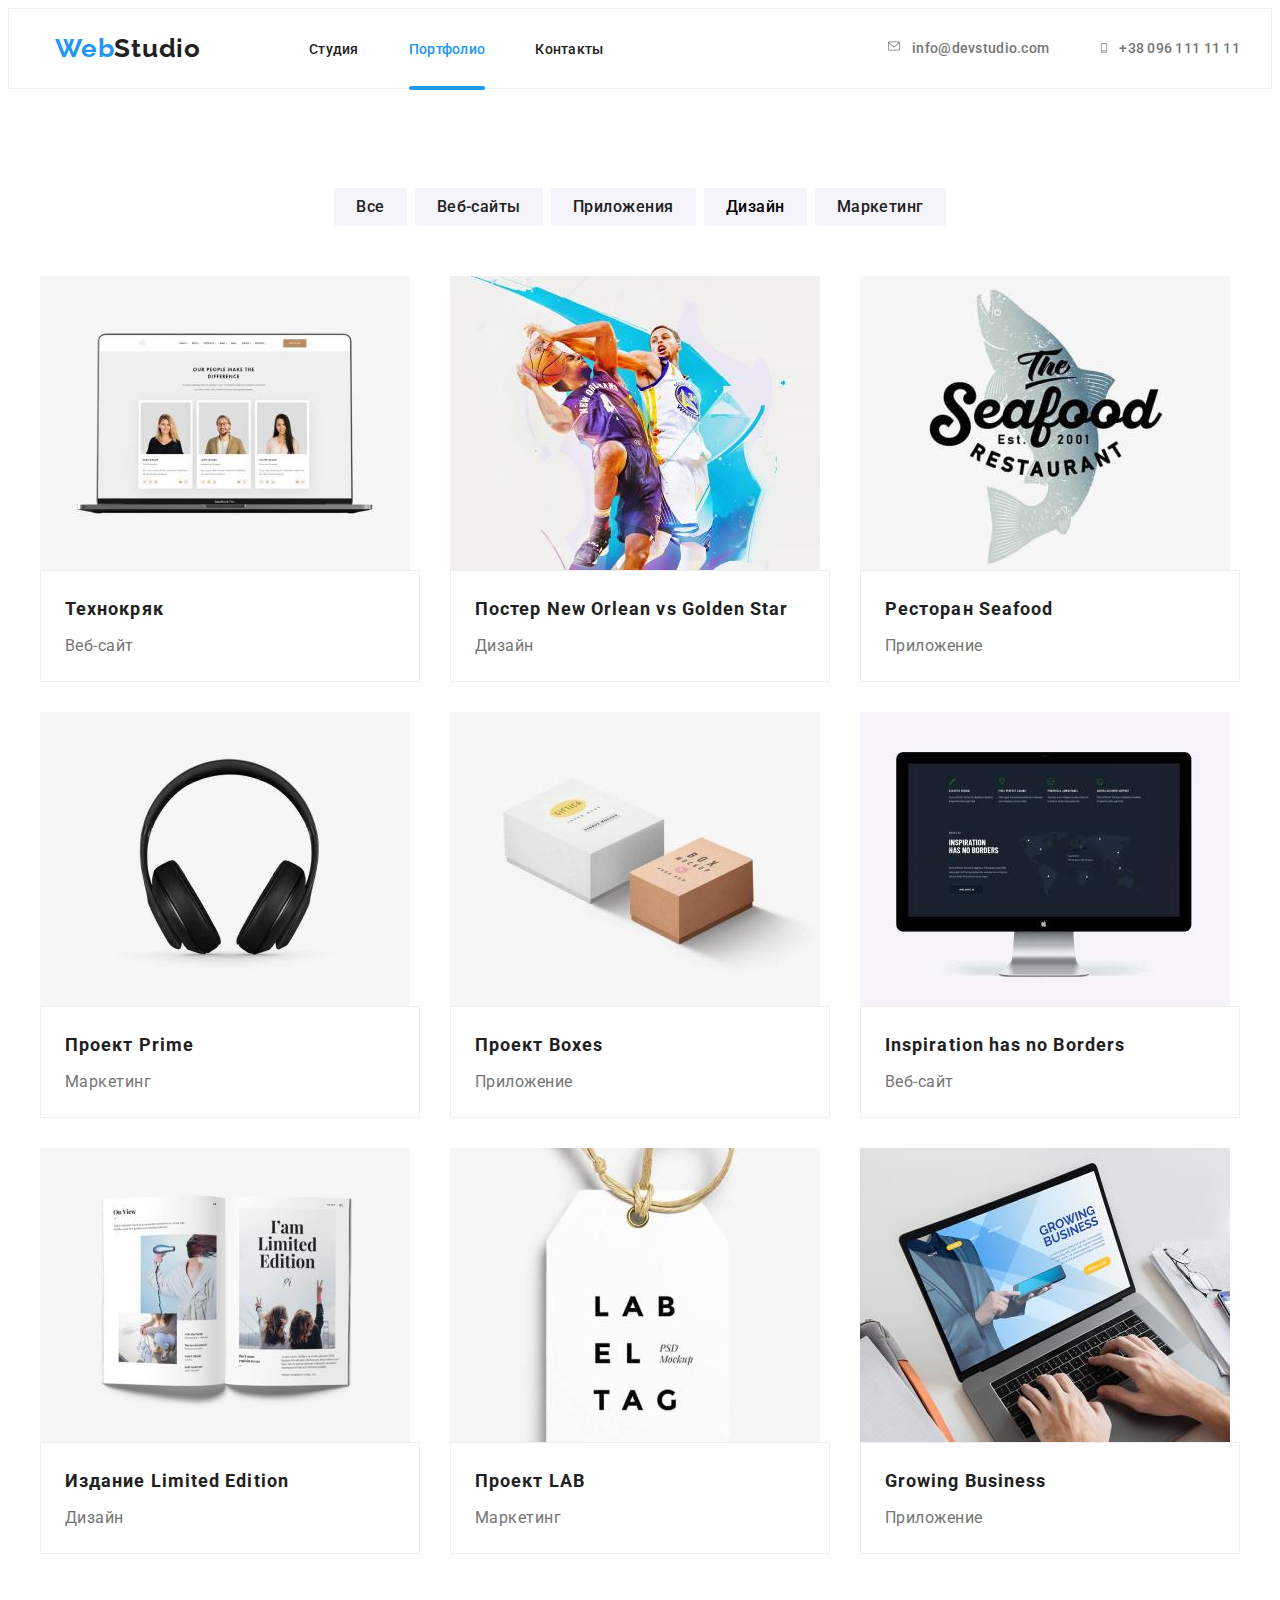
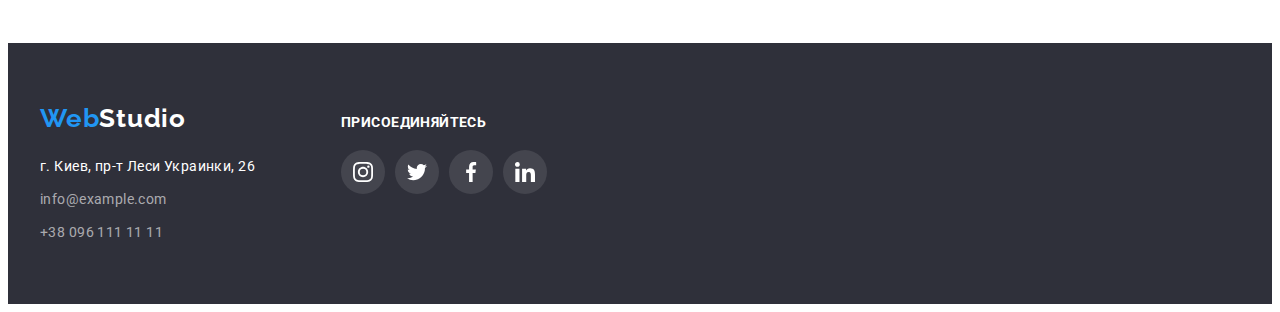
==== portfolio.html @ b6ad2326 "Initial commit" ====
<!DOCTYPE html>
<html lang="en">
  <head>
    <meta charset="UTF-8" />
    <meta http-equiv="X-UA-Compatible" content="IE=edge" />
    <meta name="viewport" content="width=device-width, initial-scale=1.0" />
    <title>Портфолио</title>
    <!-- Fonts start -->
    <link rel="preconnect" href="https://fonts.googleapis.com" />
    <link rel="preconnect" href="https://fonts.gstatic.com" crossorigin />
    <link
      href="https://fonts.googleapis.com/css2?family=Raleway:wght@700&family=Roboto:wght@400;500;700;900&display=swap"
      rel="stylesheet"
    />
    <!-- Fonts end -->
    <!-- Normalize start -->
    <link
      rel="stylesheet"
      href="https://cdnjs.cloudflare.com/ajax/libs/modern-normalize/1.1.0/modern-normalize.min.css"
      integrity="sha512-wpPYUAdjBVSE4KJnH1VR1HeZfpl1ub8YT/NKx4PuQ5NmX2tKuGu6U/JRp5y+Y8XG2tV+wKQpNHVUX03MfMFn9Q=="
      crossorigin="anonymous"
      referrerpolicy="no-referrer"
    />
    <!-- Normalize end -->
    <link rel="stylesheet" href="css/style.css" />
  </head>
  <body>
    <!-- header section -->
    <header class="header">
      <div class="container header-container">
        <a class="logo-link link" href="#" lang="en"><span class="logo-accent">Web</span>Studio</a>
        <nav class="header-nav">
          <ul class="header-list list">
            <li class="header-item">
              <a class="header-link link" href="./index.html">Студия</a>
            </li>
            <li class="header-item">
              <a class="header-link header-link-current link" href="./portfolio.html">Портфолио</a>
            </li>
            <li class="header-item">
              <a class="header-link link" href="#contacts">Контакты</a>
            </li>
          </ul>
        </nav>
        <ul class="contacts list">
          <li>
            <a class="header-mail link" href="mailto:info@devstudio.com"
              ><svg class="contact-icon" width="16" height="12">
                <use href="./images/icons.svg#icon-mail"></use></svg
              >info@devstudio.com
            </a>
          </li>

          <li>
            <a class="header-phone link" href="tel:+380961111111">
              <svg class="contact-icon" width="10" height="16">
                <use href="./images/icons.svg#icon-phone"></use></svg
              >+38 096 111 11 11</a
            >
          </li>
        </ul>
      </div>
    </header>
    <!-- main section -->
    <main>
      <!-- hero section -->
      <section class="work">
        <div class="container">
          <h1 hidden>Portfolio</h1>
          <ul class="btn list">
            <li>
              <button type="button" class="work-btn-item btn-mode-ligh">Все</button>
            </li>
            <li>
              <button type="button" class="work-btn-item btn-mode-ligh">Веб-сайты</button>
            </li>
            <li>
              <button type="button" class="work-btn-item btn-mode-ligh">Приложения</button>
            </li>
            <li>
              <button type="button" class="work-btn-item btn-mode-light">Дизайн</button>
            </li>
            <li>
              <button type="button" class="work-btn-item btn-mode-ligh">Маркетинг</button>
            </li>
          </ul>
          <ul class="work-card list card-set">
            <li class="work-cards card-set-item">
              <a href="" class="work-link link">
                <div class="portfolio-cards">
                  <img src="images/portfolio/laptop.jpg" alt="laptop" />
                  <div class="overlay">
                    <p class="overlay-text">
                      Ресурс предлагает комплексные предложения с разным уровнем функционала и
                      сервисов. Все это позволит посетителю получить исчерпывающие сведения о
                      компании или частном лице.
                    </p>
                  </div>
                </div>
                <div class="work-cards-wrapper">
                  <h2 class="work-cards-title">Технокряк</h2>
                  <p class="work-cards-text">Веб-сайт</p>
                </div>
              </a>
            </li>

            <li class="work-cards card-set-item">
              <a href="" class="work-link link">
                <div class="portfolio-cards">
                  <img src="images/portfolio/basketball.jpg" alt="basketball" />
                  <div class="overlay">
                    <p class="overlay-text">
                      Ресурс предлагает комплексные предложения с разным уровнем функционала и
                      сервисов. Все это позволит посетителю получить исчерпывающие сведения о
                      компании или частном лице.
                    </p>
                  </div>
                </div>
                <div class="work-cards-wrapper">
                  <h2 class="work-cards-title">Постер New Orlean vs Golden Star</h2>
                  <p class="work-cards-text">Дизайн</p>
                </div>
              </a>
            </li>
            <li class="work-cards card-set-item">
              <a href="" class="work-link link">
                <div class="portfolio-cards">
                  <img src="images/portfolio/seafood.jpg" alt="restourant" />
                  <div class="overlay">
                    <p class="overlay-text">
                      Ресурс предлагает комплексные предложения с разным уровнем функционала и
                      сервисов. Все это позволит посетителю получить исчерпывающие сведения о
                      компании или частном лице.
                    </p>
                  </div>
                </div>
                <div class="work-cards-wrapper">
                  <h2 class="work-cards-title">Ресторан Seafood</h2>
                  <p class="work-cards-text">Приложение</p>
                </div>
              </a>
            </li>
            <li class="work-cards card-set-item">
              <a href="" class="work-link link">
                <div class="portfolio-cards">
                  <img src="images/portfolio/headphones.jpg" alt="headphones" />
                  <div class="overlay">
                    <p class="overlay-text">
                      Ресурс предлагает комплексные предложения с разным уровнем функционала и
                      сервисов. Все это позволит посетителю получить исчерпывающие сведения о
                      компании или частном лице.
                    </p>
                  </div>
                </div>
                <div class="work-cards-wrapper">
                  <h2 class="work-cards-title">Проект Prime</h2>
                  <p class="work-cards-text">Маркетинг</p>
                </div>
              </a>
            </li>
            <li class="work-cards card-set-item">
              <a href="" class="work-link link">
                <div class="portfolio-cards">
                  <img src="images/portfolio/boxes.jpg" alt="boxes" />
                  <div class="overlay">
                    <p class="overlay-text">
                      Ресурс предлагает комплексные предложения с разным уровнем функционала и
                      сервисов. Все это позволит посетителю получить исчерпывающие сведения о
                      компании или частном лице.
                    </p>
                  </div>
                </div>
                <div class="work-cards-wrapper">
                  <h2 class="work-cards-title">Проект Boxes</h2>
                  <p class="work-cards-text">Приложение</p>
                </div>
              </a>
            </li>
            <li class="work-cards card-set-item">
              <a href="" class="work-link link">
                <div class="portfolio-cards">
                  <img src="images/portfolio/imac.jpg" alt="imac" />
                  <div class="overlay">
                    <p class="overlay-text">
                      Ресурс предлагает комплексные предложения с разным уровнем функционала и
                      сервисов. Все это позволит посетителю получить исчерпывающие сведения о
                      компании или частном лице.
                    </p>
                  </div>
                </div>
                <div class="work-cards-wrapper">
                  <h2 class="work-cards-title">Inspiration has no Borders</h2>
                  <p class="work-cards-text">Веб-сайт</p>
                </div>
              </a>
            </li>
            <li class="work-cards card-set-item">
              <a href="" class="work-link link">
                <div class="portfolio-cards">
                  <img src="images/portfolio/limited.jpg" alt="limited" />
                  <div class="overlay">
                    <p class="overlay-text">
                      Ресурс предлагает комплексные предложения с разным уровнем функционала и
                      сервисов. Все это позволит посетителю получить исчерпывающие сведения о
                      компании или частном лице.
                    </p>
                  </div>
                </div>
                <div class="work-cards-wrapper">
                  <h2 class="work-cards-title">Издание Limited Edition</h2>
                  <p class="work-cards-text">Дизайн</p>
                </div>
              </a>
            </li>
            <li class="work-cards card-set-item">
              <a href="" class="work-link link">
                <div class="portfolio-cards">
                  <img src="images/portfolio/lab.jpg" alt="lab" />
                  <div class="overlay">
                    <p class="overlay-text">
                      Ресурс предлагает комплексные предложения с разным уровнем функционала и
                      сервисов. Все это позволит посетителю получить исчерпывающие сведения о
                      компании или частном лице.
                    </p>
                  </div>
                </div>
                <div class="work-cards-wrapper">
                  <h2 class="work-cards-title">Проект LAB</h2>
                  <p class="work-cards-text">Маркетинг</p>
                </div>
              </a>
            </li>
            <li class="work-cards card-set-item">
              <a href="" class="work-link link">
                <div class="portfolio-cards">
                  <img src="images/portfolio/business.jpg" alt="business" />
                  <div class="overlay">
                    <p class="overlay-text">
                      Ресурс предлагает комплексные предложения с разным уровнем функционала и
                      сервисов. Все это позволит посетителю получить исчерпывающие сведения о
                      компании или частном лице.
                    </p>
                  </div>
                </div>
                <div class="work-cards-wrapper">
                  <h2 class="work-cards-title">Growing Business</h2>
                  <p class="work-cards-text">Приложение</p>
                </div>
              </a>
            </li>
          </ul>
        </div>
      </section>
    </main>
    <!-- footer section -->
    <footer class="footer">
      <div class="container footer-container">
        <div class="footer-left">
          <a class="footer-logo-link link" href="#" lang="en"
            ><span class="footer-logo-accent">Web</span>Studio</a
          >
          <address>
            <ul class="footer-list list">
              <li class="footer-item">
                <a
                  class="footer-link link"
                  href="https://bit.ly/3pXMvUd"
                  target="_blank"
                  rel="noopener noreferrer"
                  >г. Киев, пр-т Леси Украинки, 26</a
                >
              </li>
              <li class="footer-item">
                <a class="footer-mail link" href="mailto:info@devstudio.com">info@example.com</a>
              </li>
              <li class="footer-item">
                <a class="footer-phone link" href="tel:+380961111111">+38 096 111 11 11</a>
              </li>
            </ul>
          </address>
        </div>
        <div class="footer-right">
          <h2 class="footer-title">Присоединяйтесь</h2>
          <ul class="footer-right-list list">
            <li class="footer-item">
              <a
                class="socials-footer-link link"
                href=""
                target="_blank"
                rel="noopener noreferrer"
                aria-label="instagram"
              >
                <svg class="footer-icon" width="20" height="20">
                  <use href="./images/icons.svg#icon-instagram"></use>
                </svg>
              </a>
            </li>
            <li class="footer-item">
              <a
                class="socials-footer-link link"
                href=""
                target="_blank"
                rel="noopener noreferrer"
                aria-label="twitter"
              >
                <svg class="footer-icon" width="20" height="20">
                  <use href="./images/icons.svg#icon-twitter"></use>
                </svg>
              </a>
            </li>
            <li class="footer-item">
              <a
                class="socials-footer-link link"
                href=""
                target="_blank"
                rel="noopener noreferrer"
                aria-label="facebook"
              >
                <svg class="footer-icon" width="20" height="20">
                  <use href="./images/icons.svg#icon-facebook"></use>
                </svg>
              </a>
            </li>
            <li class="footer-item">
              <a
                class="socials-footer-link link"
                href=""
                target="_blank"
                rel="noopener noreferrer"
                aria-label="linkedin"
              >
                <svg class="footer-icon" width="20" height="20">
                  <use href="./images/icons.svg#icon-linkedin"></use>
                </svg>
              </a>
            </li>
          </ul>
        </div>
      </div>
    </footer>

    <script src="./js/modal.js"></script>
  </body>
</html>
---- css/style.css ----
:root {
  /* fonts */
  --main-font: 'Roboto', sans-serif;
  --secondary-font: 'Raleway', sans-serif;

  /* text colors */
  --main-txt-cl: #212121;
  --accent-txt-cl: #2196f3;
  --btn-txt-cl: #ffffff;
  --contacts-txt-cl: #757575;
  --title-txt-cl: #e5e5e5;
  --main-title-txt-cl: #e5e5e5;
  --links-txt-cl: #afb1b8;

  /* bg colors */
  --dark-bg-cl: #2f303a;
  --light-bg-cl: #f5f4fa;

  /* Others */
  --indent: 30px;
  --items: 3;
  --animation: 250ms cubic-bezier(0.4, 0, 0.2, 1);
}

body {
  font-family: var(--main-font);
  color: var(--main-txt-cl);
}

button {
  font-family: var(--main-font);
}

/* reset styles */
h1,
h2,
h3,
h4,
h5,
h6,
p {
  margin: 0 auto;
}

img {
  display: block;
}
.link {
  text-decoration: none;
  color: currentColor;
}

.list {
  list-style: none;
  padding: 0;
  margin: 0;
}

/* CARD-SET */

.card-set {
  display: flex;
  flex-wrap: wrap;
  gap: var(--indent);
}

.card-set-item {
  position: relative;
  flex-basis: calc((100% - var(--indent) * (var(--items) - 1)) / var(--items));
  transition: box-shadow var(--animation);
}

.card-set-item:focus,
.card-set-item:hover {
  box-shadow: 0px 1px 1px rgba(0, 0, 0, 0.12), 0px 4px 4px rgba(0, 0, 0, 0.06),
    1px 4px 6px rgba(0, 0, 0, 0.16);
}

/* base style */

.section {
  padding-top: 94px;
  padding-bottom: 94px;
}

.container {
  width: 1200px;
  margin-left: auto;
  margin-right: auto;
  padding-left: 15px;
  padding-right: 15px;
}

.work-btn-item {
  padding: 6px 22px;
  border: none;
  font-family: inherit;
  font-weight: 500;
  font-size: 16px;
  line-height: calc(26 / 16);
  letter-spacing: 0.03em;
  background-color: var(--light-bg-cl);
  cursor: pointer;
  transition: background-color var(--animation), color var(--animation);
}

.hero-btn {
  display: block;
  margin-left: auto;
  margin-right: auto;
  margin-top: 30px;
  min-width: 200px;
  min-height: 50px;
  font-family: inherit;
  font-weight: 700;
  font-size: 16px;
  line-height: calc(30 / 16);
  letter-spacing: 0.06em;
  background-color: var(--accent-txt-cl);
  color: var(--btn-txt-cl);
  border: none;
  border-radius: 4px;
  cursor: pointer;
}

.btn {
  display: flex;
  justify-content: center;
  gap: 8px;
  font-family: 'Roboto';
  font-style: normal;
  font-weight: 700;
  font-size: 16px;
  line-height: 30px;
  margin-bottom: 50px;
  border-radius: 4px;
}

.btn-mode-ligh {
  color: var(--main-txt-cl);
}

.hero-btn:hover,
.hero-btn:focus {
}

.work-btn-item:hover,
.work-btn-item:focus {
  background-color: var(--accent-txt-cl);
  color: var(--btn-txt-cl);
}

/* Header section */

.header {
  border: 1px solid #ececec;
  padding: 24px 0 24px 0;
}

.header-container {
  display: flex;
  align-items: center;
  color: var(--main-txt-cl);
}

.header-list {
  display: flex;
  gap: 50px;
}

.header-link {
  font-family: var(--main-font);
  font-weight: 500;
  font-size: 14px;
  line-height: calc(16 / 14);
  letter-spacing: 0.02em;
  transition: var(--animation);
}

.header-link:hover,
.header-link:focus {
  color: var(--accent-txt-cl);
}

.contacts {
  display: flex;
  align-items: center;
  margin-left: auto;
}

.header-mail {
  margin-right: 50px;
}

.header-link-current {
  position: relative;
  color: var(--accent-txt-cl);
}

.header-link-current::after {
  content: '';
  position: absolute;
  top: 45px;
  left: 0;
  display: block;
  width: 100%;
  height: 4px;

  background: var(--accent-txt-cl);
  border-radius: 2px;
}

.header-phone:hover,
.header-phone:focus,
.header-mail:hover,
.header-mail:focus,
.header-link:hover,
.header-link:focus {
  color: var(--accent-txt-cl);
}

.header-phone,
.header-mail {
  display: flex;
  text-align: center;
  justify-content: center;
  font-weight: 500;
  font-size: 14px;
  line-height: calc(16 / 14);
  letter-spacing: 0.02em;
  color: var(--contacts-txt-cl);
  transition: color var(--animation);
}

.contact-icon {
  margin-right: 10px;
  fill: currentColor;
}

.contact-icon:hover,
.contact-icon:focus {
}

/* logo section */

.logo-link {
  margin-right: 93px;
  font-family: var(--secondary-font);
  font-style: normal;
  font-weight: 700;
  font-size: 26px;
  line-height: 1.19;
  letter-spacing: 0.03em;
  color: var(--main-txt-cl);
  text-decoration: none;
  padding-left: 15px;
  padding-right: 15px;
}
.logo-accent {
  color: var(--accent-txt-cl);
}

/* hero section */

.hero {
  padding-bottom: 200px;
  padding-top: 200px;
  margin-left: auto;
  margin-right: auto;

  background-image: linear-gradient(to right, rgba(47, 48, 58, 0.4), rgba(47, 48, 58, 0.4)),
    url(../images/hero/background.jpg);
  background-repeat: no-repeat;
  background-position: center;
  background-size: cover;
}

.main-title {
  position: relative;
  max-width: 696px;
  color: var(--title-txt-cl);
  font-family: var(--main-font);
  font-style: normal;
  font-weight: 900;
  font-size: 44px;
  line-height: calc(60 / 44);
  text-align: center;
  letter-spacing: 0.06em;
  text-transform: uppercase;
  color: var(--btn-txt-cl);
}

/* team section */

.team {
  background-color: var(--light-bg-cl);
}

/* socials icons */

.socials {
  display: flex;
  align-items: center;
  justify-content: center;
  margin-top: 16px;
  gap: 10px;
}

.socials-link {
  display: flex;
  align-items: center;
  justify-content: center;
  width: 44px;
  height: 44px;
  color: var(--links-txt-cl);
  background-color: var(--btn-txt-cl);
  border-radius: 50%;
  transition: background-color var(--animation), color var(--animation);
}

.socials-link:hover,
.socials-link:focus {
  color: var(--btn-txt-cl);
  background-color: var(--accent-txt-cl);
}
.socials-icon {
  fill: currentColor;
  transition: fill var(--animation);
}

/* about section */

.about-descr {
  padding-top: 0;
}

.about-item {
  width: 270px;
}

.about-icon {
}

.about-overlay {
  display: flex;
  align-items: center;
  justify-content: center;
  position: absolute;
  bottom: 0;
  width: 370px;
  height: 70px;
  background-color: rgba(47, 48, 58, 0.8);
}

.about-text-overlay {
  font-family: var(--main-font);
  font-style: normal;
  font-weight: 700;
  font-size: 14px;
  line-height: calc(16 / 14);
  letter-spacing: 0.03em;
  text-transform: uppercase;
  color: var(--btn-txt-cl);
}

.about-list {
  display: flex;
  gap: 30px;
}

.background {
  display: flex;
  justify-content: center;
  align-items: center;
  height: 120px;
  background-color: var(--light-bg-cl);
  border-radius: 4px;
}

.about-description {
  margin-bottom: 50px;
  font-family: var(--main-font);
  font-style: normal;
  font-weight: 700;
  font-size: 36px;
  line-height: calc(42 / 36);
  text-align: center;
  letter-spacing: 0.03em;
}

.about h3 {
  margin-top: 30px;
  padding-bottom: 10px;
  font-family: var(--main-font);
  font-style: normal;
  font-weight: 700;
  font-size: 14px;
  line-height: calc(16 / 14);
  letter-spacing: 0.03em;
  text-transform: uppercase;
  color: var(--main-txt-cl);
}

.about p {
  font-family: var(--main-font);
  font-style: normal;
  font-weight: 400;
  font-size: 14px;
  line-height: calc(24 / 14);
  letter-spacing: 0.03em;
  color: var(--contacts-txt-cl);
}

/* team section */

.team {
  font-family: var(--main-font);
  font-style: normal;
  font-weight: 700;
  font-size: 36px;
  line-height: calc(42 / 36);
  text-align: center;
  letter-spacing: 0.03em;
  color: var(--main-txt-cl);
}

.team-list {
  display: flex;
  gap: 30px;
  --items: 4;
}

.team-item {
  background-color: var(--btn-txt-cl);
  flex-basis: calc((100% - var(--indent) * (var(--items) - 1)) / var(--items));
  box-shadow: 0px 1px 3px rgba(0, 0, 0, 0.12), 0px 1px 1px rgba(0, 0, 0, 0.14),
    0px 2px 1px rgba(0, 0, 0, 0.2);
  border-radius: 0px 0px 4px 4px;
}

.team h2 {
  margin-bottom: 50px;
  font-family: var(--main-font);
  font-style: normal;
  font-weight: 700;
  font-size: 36px;
  line-height: calc(42 / 36);
  text-align: center;
  letter-spacing: 0.03em;
  color: var(--main-txt-cl);
}

.team-item-wrapper {
  padding-top: 30px;
  padding-bottom: 30px;
}

.team h3 {
  font-family: var(--main-font);
  font-style: normal;
  font-weight: 500;
  font-size: 16px;
  line-height: calc(19 / 16);
  text-align: center;
  letter-spacing: 0.03em;
  color: var(--main-txt-cl);
  margin-bottom: 10px;
}

.team p {
  font-family: var(--main-font);
  font-style: normal;
  font-weight: 400;
  font-size: 16px;
  line-height: calc(19 / 16);
  text-align: center;
  letter-spacing: 0.03em;
  color: var(--contacts-txt-cl);
  margin-bottom: 15px;
}

/* clients section */

.clients {
  display: flex;
  padding-bottom: 94px;
  padding-top: 94px;
}

.clients-title {
  font-family: var(--main-font);
  font-style: normal;
  font-weight: 700;
  font-size: 36px;
  line-height: calc(42 / 36);
  text-align: center;
  letter-spacing: 0.03em;
  margin-bottom: 50px;
  color: var(--main-txt-cl);
}

.clients-list {
  margin: 0;
  padding: 0;
  display: flex;
  text-align: center;
  justify-content: center;
  gap: 30px;
}

.client-link {
  display: flex;
  width: 170px;
  height: 92px;
  text-align: center;
  justify-content: center;
  color: var(--links-txt-cl);
  background-color: var(--btn-txt-cl);
  border: 1px solid var(--links-txt-cl);
  border-radius: 4px;
  transition: color var(--animation), background-color var(--animation),
    border-color var(--animation);
}

.client-link:hover,
.client-link:focus {
  color: var(--accent-txt-cl);
  background-color: var(--btn-txt-cl);
  border-color: var(--accent-txt-cl);
  transition: var(--animation);
}

.client-icon {
  display: flex;
  align-items: center;
  justify-content: center;
  fill: currentColor;
  margin: 16px 32px;
}

/* work section */

.work {
  padding-top: 99px;
  padding-bottom: 89px;
}

.portfolio-cards {
  position: relative;
  overflow: hidden;
}

/* .work-card {
  transition: box-shadow var(--animation);
} */

.overlay {
  display: block;
  position: absolute;
  bottom: 0;
  left: 0;

  width: 100%;
  height: 100%;

  background-color: rgba(33, 150, 243, 0.9);

  transform: translateY(100%);
  transition: transform var(--animation);
}

.work-cards .work-link:hover .overlay,
.work-cards .work-link:focus .overlay {
  transform: translateY(0);
}

.overlay-text {
  font-weight: 400;
  font-size: 18px;
  line-height: calc(28 / 18);
  color: var(--btn-txt-cl);
  padding: 63px 24px;
}

.work-cards-wrapper {
  padding: 20px 24px;
  border: 1px solid #eeeeee;
  cursor: pointer;
}

.work-cards-title {
  font-family: var(--main-font);
  font-style: normal;
  font-weight: 700;
  font-size: 18px;
  line-height: calc(36 / 18);
  letter-spacing: 0.06em;
  color: var(--main-txt-cl);
  margin-bottom: 4px;
}

.work-cards-text {
  font-family: var(--main-font);
  font-style: normal;
  font-weight: 400;
  font-size: 16px;
  line-height: calc(30 / 16);
  letter-spacing: 0.03em;
  color: var(--contacts-txt-cl);
}

.work-card:hover,
.work-card:focus {
  box-shadow: 0px 1px 1px rgba(0, 0, 0, 0.12), 0px 4px 4px rgba(0, 0, 0, 0.06),
    1px 4px 6px rgba(0, 0, 0, 0.16);
}
/* footer section */

.footer {
  padding-top: 60px;
  padding-bottom: 60px;
}

.footer-container {
  display: flex;
  align-items: center;
  justify-content: normal;
  align-items: baseline;
}

.footer-list {
  display: flex;
  flex-direction: column;
  gap: 9px;
}

.footer-logo-link {
  font-family: var(--secondary-font);
  font-style: normal;
  font-weight: 700;
  font-size: 26px;
  line-height: calc(31 / 26);
  letter-spacing: 0.03em;
  color: var(--btn-txt-cl);
  padding-bottom: 20px;
}

.footer-logo-accent {
  color: var(--accent-txt-cl);
}

.footer {
  background-color: var(--dark-bg-cl);
}

.footer-item {
  font-family: var(--main-font);
  font-style: normal;
  font-weight: 400;
  font-size: 14px;
  line-height: calc(24 / 14);
  letter-spacing: 0.03em;
}

.footer-link {
  font-weight: 400;
  font-size: 14px;
  line-height: calc(24 / 14);
  letter-spacing: 0.03em;
  color: var(--btn-txt-cl);
}

.footer-mail:hover,
.footer-mail:focus,
.footer-phone:hover,
.footer-phone:focus,
.footer-link:hover,
.footer-link:focus {
  color: var(--accent-txt-cl);
}

.footer-mail,
.footer-phone {
  font-family: var(--main-font);
  font-style: normal;
  font-weight: 400;
  font-size: 14px;
  line-height: calc(24 / 14);
  letter-spacing: 0.03em;
  color: rgba(255, 255, 255, 0.6);
  transition: color var(--animation);
}

.footer-right {
  display: flex;
  flex-direction: column;
  justify-content: center;
  font-family: var(--main-font);
  font-style: normal;
  font-weight: 700;
  font-size: 14px;
  line-height: calc(16 / 14);
  letter-spacing: 0.03em;
  text-transform: uppercase;
  color: var(--btn-txt-cl);
}

.footer-title {
  margin: 0;
  margin-bottom: 20px;
  font-weight: 700;
  font-size: 14px;
  line-height: calc(16 / 14);
  letter-spacing: 0.03em;
  text-transform: uppercase;
  color: var(--btn-txt-cl);
}

.footer-left {
  display: flex;
  flex-wrap: wrap;
  width: 231px;
  margin-right: 70px;
}

.footer-right-list {
  display: flex;
  align-items: center;
  justify-content: normal;
  align-items: baseline;
  gap: 10px;
}

.socials-footer-link {
  display: flex;
  align-items: center;
  justify-content: center;
  width: 44px;
  height: 44px;
  border-radius: 50%;
  background: rgba(255, 255, 255, 0.1);
  transition: color var(--animation), background-color var(--animation);
}

.socials-footer-link:hover,
.socials-footer-link:focus {
  color: var(--btn-txt-cl);
  background-color: var(--accent-txt-cl);
}

.footer-icon {
  fill: currentColor;
  transition: fill var(--animation);
}

/* Modal window */

.backdrop {
  position: fixed;
  top: 0;
  left: 0;
  width: 100%;
  height: 100%;
  background: rgba(0, 0, 0, 0.2);
  z-index: 100;
  /*   transition: opacity 600ms ease-out, visibility 600ms ease-out; */
}

.backdrop.is-hidden {
  opacity: 0;
  visibility: hidden;
  pointer-events: none;
  transition: opacity 600ms ease-out, visibility 600ms ease-out;
}

.modal {
  position: absolute;
  top: 50%;
  left: 50%;
  transform: translate(-50%, -50%) scale(1) rotate(0);
  width: 528px;
  height: 581px;
  background: var(--btn-txt-cl);
  box-shadow: 0px 1px 3px rgba(0, 0, 0, 0.12), 0px 1px 1px rgba(0, 0, 0, 0.14),
    0px 2px 1px rgba(0, 0, 0, 0.2);
  border-radius: 4px;
  opacity: 1;
  transition: transform 400ms ease-in-out 200ms, opacity 400ms ease-in-out 200ms;
}

.backdrop.is-hidden .modal {
  opacity: 0;
  transform: translate(-50%, -50%) scale(0.3) rotate(1turn);
}

.modal-btn {
  position: absolute;
  top: 10px;
  right: 10px;
  display: flex;
  align-items: center;
  justify-content: center;
  width: 30px;
  height: 30px;
  padding: 0;
  border-radius: 50%;
  border: 1px solid rgba(0, 0, 0, 0.1);
  background-color: transparent;
  cursor: pointer;
}
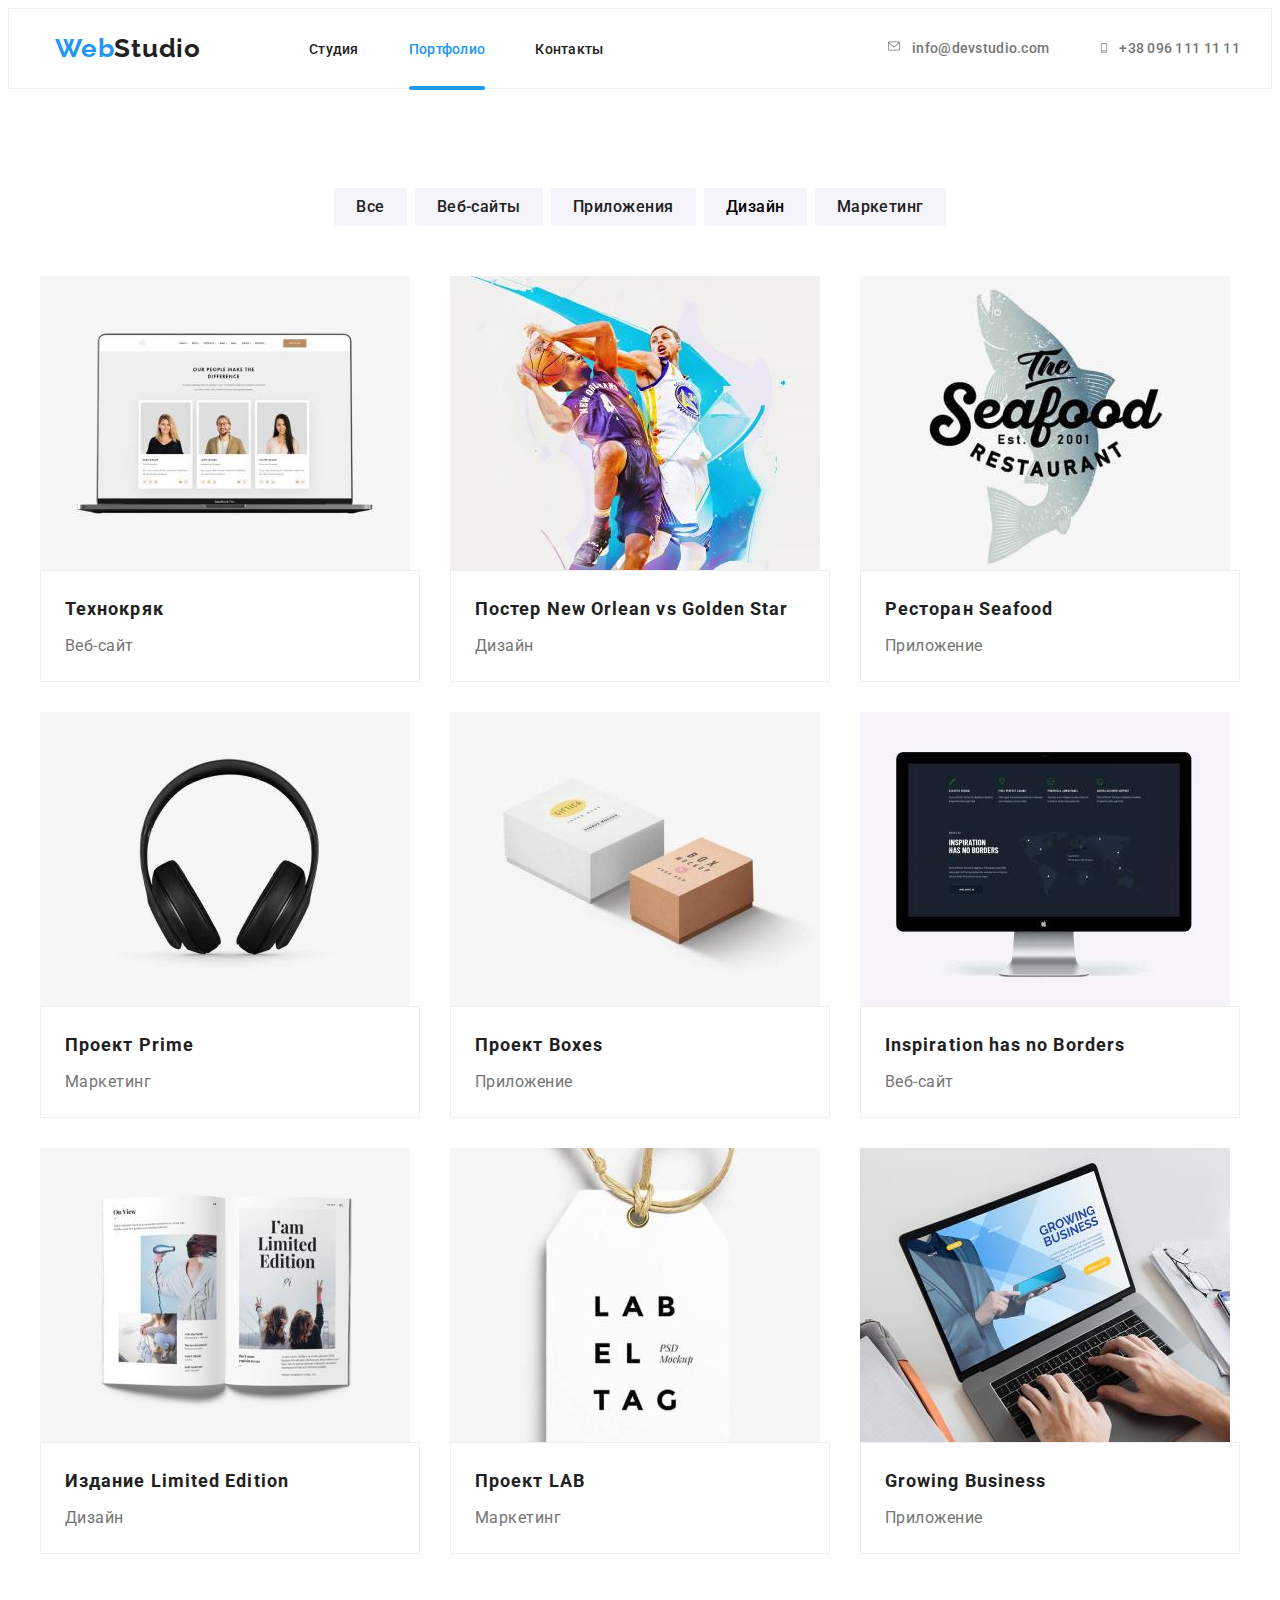
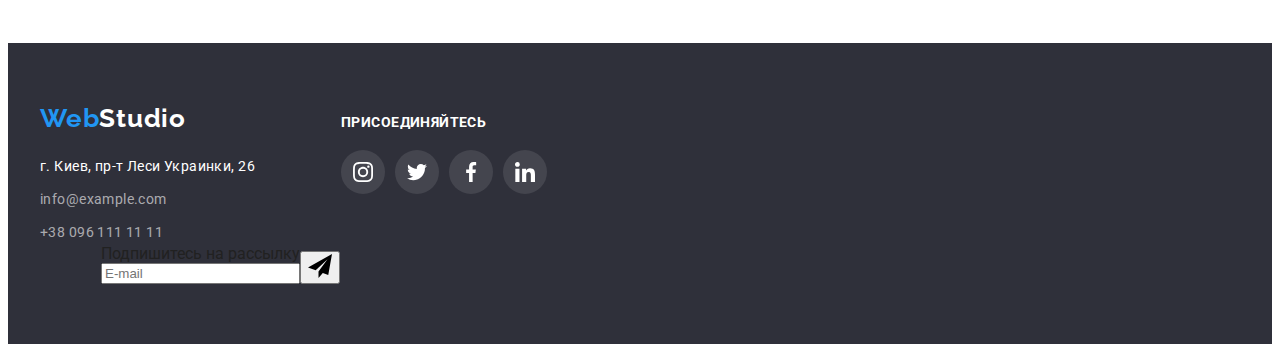
==== commit a8222305: "add form to index.html" ====
--- a/portfolio.html
+++ b/portfolio.html
@@ -337,6 +337,19 @@
           </ul>
         </div>
       </div>
+      <div class="container-footer-form">
+        <form class="footer-form">
+          <label class="footer-label">
+            <span class="footer-text">Подпишитесь на рассылку</span>
+            <input type="email" name="email" placeholder="E-mail" class="footer-input"/>
+          </label>
+        </form>
+        <button class="footer-btn">
+          <svg class="footer-btn-icon" width="24" height="24">
+            <use href="./images/icons.svg#icon-telegram"></use>
+          </svg>
+        </button>
+      </div>
     </footer>
 
     <script src="./js/modal.js"></script>
--- a/css/style.css
+++ b/css/style.css
@@ -808,3 +808,23 @@
   background-color: transparent;
   cursor: pointer;
 }
+
+/**
+  |============================
+  | FOOTER MODAL BTN
+  |============================
+*/
+
+.container-footer-form {
+  display: flex;
+  align-items: flex-end;
+}
+
+.footer-form {
+  margin-left: 93px;
+}
+
+.footer-label {
+  display: flex;
+  flex-direction: column;
+}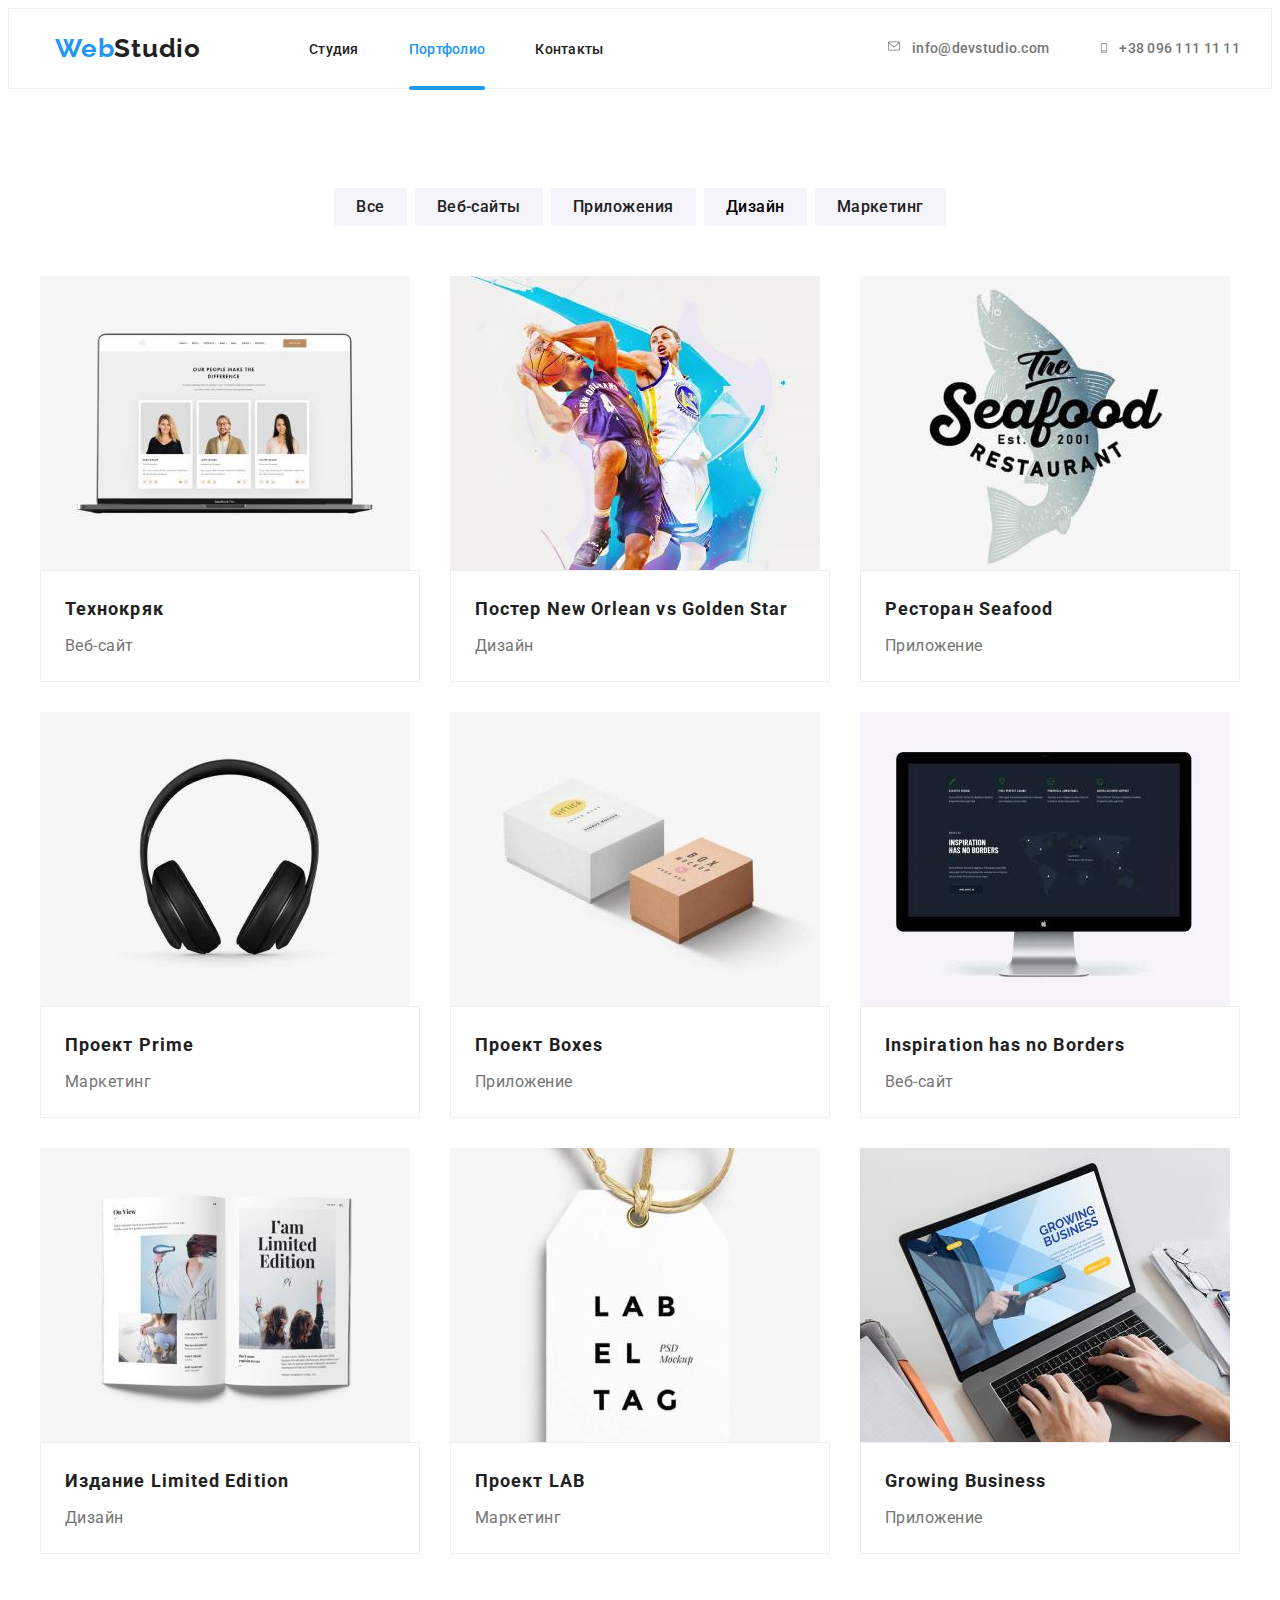
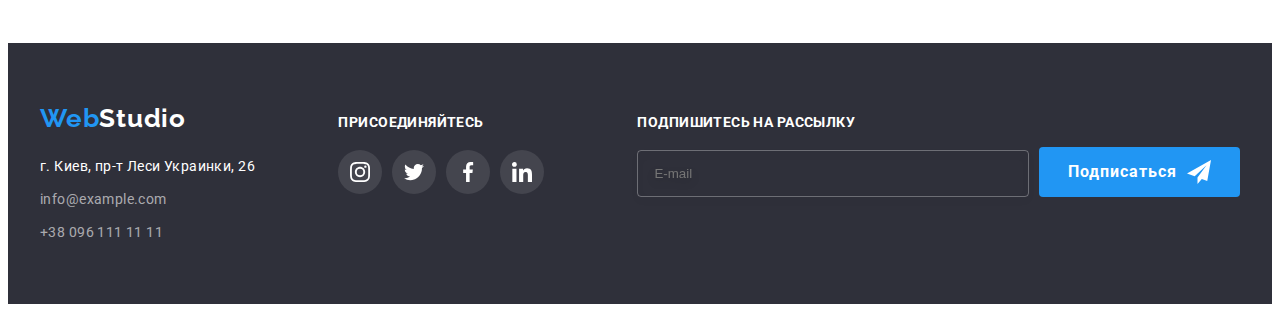
==== commit 8873297e: "update style.css" ====
--- a/portfolio.html
+++ b/portfolio.html
@@ -336,20 +336,21 @@
             </li>
           </ul>
         </div>
-      </div>
-      <div class="container-footer-form">
-        <form class="footer-form">
-          <label class="footer-label">
-            <span class="footer-text">Подпишитесь на рассылку</span>
-            <input type="email" name="email" placeholder="E-mail" class="footer-input"/>
-          </label>
-        </form>
-        <button class="footer-btn">
-          <svg class="footer-btn-icon" width="24" height="24">
-            <use href="./images/icons.svg#icon-telegram"></use>
-          </svg>
-        </button>
-      </div>
+
+        <div class="container-footer-form">
+          <form class="footer-form">
+            <label class="footer-label">
+              <span class="footer-text">Подпишитесь на рассылку</span>
+              <input type="email" name="email" placeholder="E-mail" class="footer-input" />
+            </label>
+          </form>
+          <button class="footer-btn">
+            Подписаться
+            <svg class="footer-btn-icon" width="24" height="24">
+              <use href="./images/icons.svg#icon-telegram"></use>
+            </svg>
+          </button>
+        </div>
     </footer>
 
     <script src="./js/modal.js"></script>
--- a/css/style.css
+++ b/css/style.css
@@ -15,6 +15,7 @@
   /* bg colors */
   --dark-bg-cl: #2f303a;
   --light-bg-cl: #f5f4fa;
+  --btn-hero-hover: #188ce8;
 
   /* Others */
   --indent: 30px;
@@ -623,8 +624,6 @@
 
 .footer-container {
   display: flex;
-  align-items: center;
-  justify-content: normal;
   align-items: baseline;
 }
 
@@ -718,7 +717,7 @@
 
 .footer-left {
   display: flex;
-  flex-wrap: wrap;
+  flex-direction: column;
   width: 231px;
   margin-right: 70px;
 }
@@ -795,18 +794,25 @@
 
 .modal-btn {
   position: absolute;
-  top: 10px;
-  right: 10px;
-  display: flex;
-  align-items: center;
-  justify-content: center;
+  top: 8px;
+  right: 8px;
+  padding: 0;
   width: 30px;
   height: 30px;
-  padding: 0;
   border-radius: 50%;
   border: 1px solid rgba(0, 0, 0, 0.1);
-  background-color: transparent;
+  background-color: var(--btn-txt-cl);
   cursor: pointer;
+}
+
+.modal-btn:hover .modal-btn-icon,
+.modal-btn:focus .modal-btn-icon {
+  fill: var(--accent-txt-cl);
+}
+
+.modal-btn-icon {
+  fill: #000;
+  transition: fill var(--animation);
 }
 
 /**
@@ -814,17 +820,207 @@
   | FOOTER MODAL BTN
   |============================
 */
-
 .container-footer-form {
   display: flex;
   align-items: flex-end;
 }
 
 .footer-form {
+  display: flex;
+  flex-direction: column;
   margin-left: 93px;
+  margin-right: 10px;
 }
 
 .footer-label {
   display: flex;
   flex-direction: column;
-}+}
+.footer-text {
+  color: var(--btn-txt-cl);
+  font-family: var(--main-font);
+  font-weight: 700;
+  font-size: 14px;
+  line-height: calc(16 / 14);
+  letter-spacing: 0.03em;
+  text-transform: uppercase;
+  margin-bottom: 20px;
+}
+
+.footer-input {
+  background-color: transparent;
+  width: 358px;
+
+  border: 1px solid rgba(255, 255, 255, 0.3);
+  filter: drop-shadow(0px 4px 4px rgba(0, 0, 0, 0.15));
+  border-radius: 4px;
+  padding: 15px 16px;
+
+  color: var(--btn-txt-cl);
+}
+.footer-btn {
+  display: flex;
+  align-items: center;
+
+  background-color: var(--accent-txt-cl);
+  color: var(--btn-txt-cl);
+  font-family: var(--main-font);
+  font-size: 16px;
+  line-height: 1.88;
+  font-weight: 700;
+  letter-spacing: 0.06em;
+
+  padding-left: 29px;
+  padding-right: 29px;
+  height: 50px;
+  border: 0;
+  border-radius: 4px;
+  cursor: pointer;
+
+  transition: background-color var(--animation);
+}
+
+.footer-btn:hover,
+.footer-btn:focus {
+  background-color: var(--accent-txt-cl);
+}
+
+.footer-btn-icon {
+  fill: currentColor;
+  margin-left: 10px;
+}
+
+/* MODAL FORM */
+
+.form-modal {
+  display: flex;
+  flex-direction: column;
+
+  padding: 40px 40px;
+}
+
+.field {
+  display: inline-block;
+  position: relative;
+  margin: 0;
+}
+
+.modal-title {
+  color: var(--main-txt-cl);
+  font-size: 20px;
+  line-height: calc(23 / 20);
+  text-align: center;
+  letter-spacing: 0.03em;
+  margin-bottom: 12px;
+}
+
+.input-modal {
+  width: 100%;
+  height: 40px;
+  border: 1px solid rgba(33, 33, 33, 0.2);
+  border-radius: 4px;
+  padding-left: 42px;
+}
+
+.label-modal {
+  color: var(--contacts-txt-cl);
+  font-weight: 400;
+  font-size: 12px;
+  line-height: calc(14 / 12);
+  letter-spacing: 0.01em;
+
+  margin-bottom: 4px;
+}
+
+.label-modal ~ .label-modal {
+  margin-top: 10px;
+}
+
+.textarea-modal {
+  height: 120px;
+  resize: none;
+  margin-bottom: 20px;
+  padding: 12px 16px;
+}
+
+
+.link-modal {
+  color: var(--accent-txt-cl);
+}
+
+.modal-icon {
+  position: absolute;
+  left: 12px;
+  bottom: 50%;
+  transform: translateY(50%);
+  fill: var(--main-txt-cl);
+  transition: fill var(--animation);
+}
+
+.input-modal:focus {
+  border-color: var(--accent-txt-cl);
+}
+
+.input-modal:focus + .modal-icon {
+  fill: var(--accent-txt-cl);
+}
+
+.modal-modal-btn {
+  display: block;
+  margin: 0 auto;
+
+  background-color: var(--accent-txt-cl);
+  color: var(--btn-txt-cl);
+  font-family: var(--main-font);
+  font-size: 16px;
+  line-height: 1.88;
+  font-weight: 700;
+  letter-spacing: 0.06em;
+  cursor: pointer;
+  padding: 10px 55px;
+  margin-top: 30px;
+
+  border: 0;
+  box-shadow: 0px 4px 4px rgba(0, 0, 0, 0.15);
+  border-radius: 4px;
+
+  transition: background-color var(--animation);
+}
+
+.modal-modal-btn:hover,
+.modal-modal-btn:focus {
+  background-color: var(--btn-hero-hover);
+}
+
+.check-box {
+  display: flex;
+  justify-content: center;
+}
+.label-check {
+  display: flex;
+  align-items: center;
+}
+.check-on {
+  border-radius: 2px;
+  opacity: 0;
+  position: absolute;
+  transition: opacity 250ms var(--cubic);
+}
+
+.check:checked + .check-on {
+  opacity: 1;
+  background-color: var(--accent-color);
+}
+
+.check-off {
+  opacity: 1;
+}
+
+.check:checked ~ .check-off {
+  opacity: 0;
+}
+
+.check-text {
+  font-size: 14px;
+  margin-left: 7px;
+}
